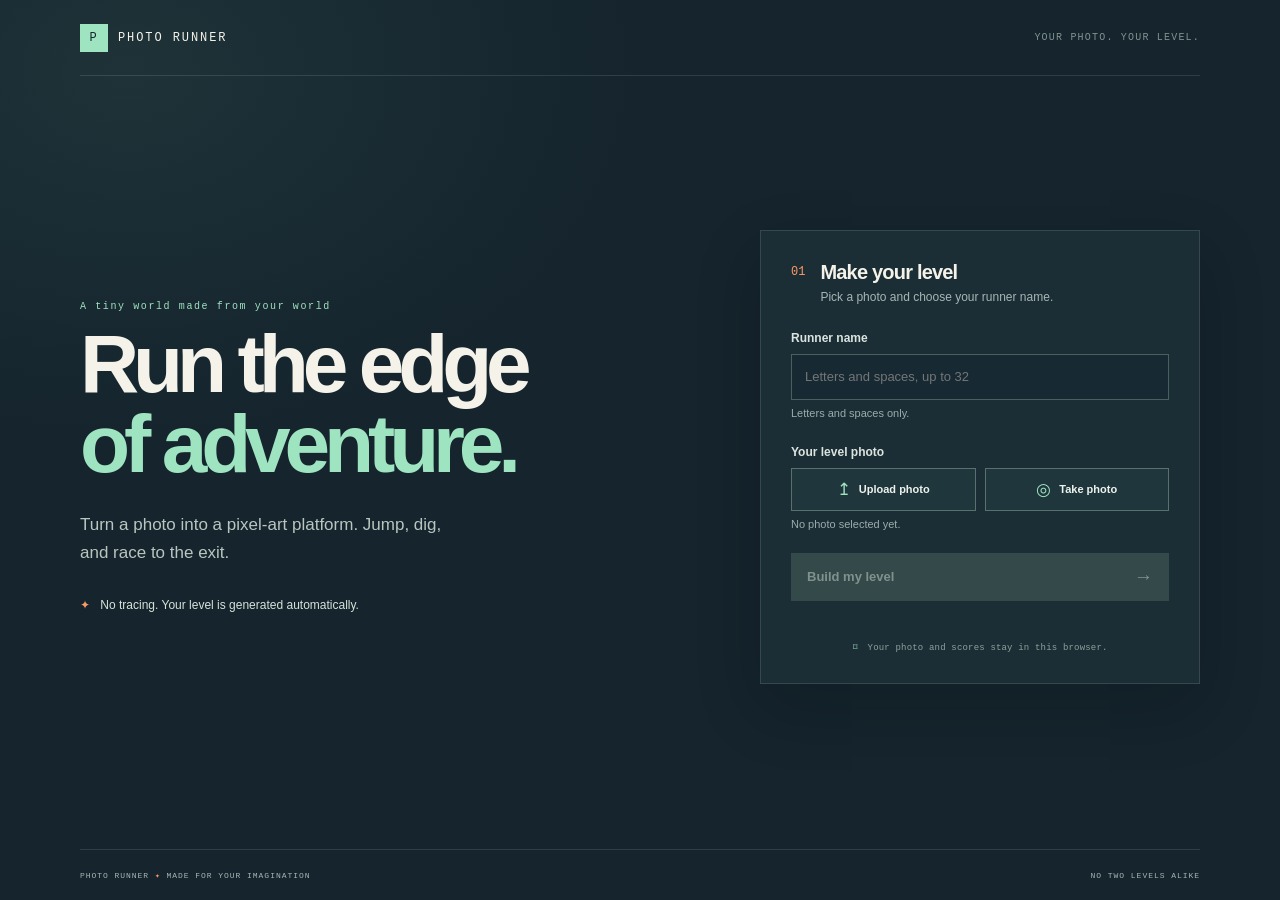
==== src/index.html @ 6e345383 "Initial requirements and code" ====
<!doctype html>
<html lang="en">
  <head>
    <meta charset="utf-8">
    <meta name="viewport" content="width=device-width, initial-scale=1">
    <meta name="theme-color" content="#15242d">
    <title>Photo Runner — dic-pic</title>
    <link rel="stylesheet" href="./styles.css">
  </head>
  <body>
    <main class="app-shell">
      <header class="site-header">
        <a class="brand" href="./" aria-label="Photo Runner home">
          <span class="brand-mark" aria-hidden="true">P</span>
          <span>PHOTO RUNNER</span>
        </a>
        <span class="header-note">YOUR PHOTO. YOUR LEVEL.</span>
      </header>

      <section id="setup-screen" class="screen setup-screen" aria-labelledby="setup-title">
        <div class="intro-copy">
          <p class="eyebrow">A tiny world made from your world</p>
          <h1 id="setup-title">Run the edge<br><span>of adventure.</span></h1>
          <p class="intro-description">Turn a photo into a pixel-art platform. Jump, dig, and race to the exit.</p>
          <div class="feature-line"><span aria-hidden="true">✦</span> No tracing. Your level is generated automatically.</div>
        </div>

        <form id="setup-form" class="setup-card">
          <div class="card-heading">
            <span class="step-number">01</span>
            <div>
              <h2>Make your level</h2>
              <p>Pick a photo and choose your runner name.</p>
            </div>
          </div>

          <label class="field-label" for="player-name">Runner name</label>
          <input id="player-name" name="playerName" type="text" maxlength="32"
            autocomplete="nickname" placeholder="Letters and spaces, up to 32" required>
          <p id="name-message" class="field-message" aria-live="polite">Letters and spaces only.</p>

          <div class="field-label photo-label">Your level photo</div>
          <div class="photo-actions">
            <label class="file-button secondary-button">
              <span aria-hidden="true">↥</span> Upload photo
              <input id="upload-input" type="file" accept="image/*">
            </label>
            <label class="file-button secondary-button">
              <span aria-hidden="true">◎</span> Take photo
              <input id="camera-input" type="file" accept="image/*" capture="environment">
            </label>
          </div>
          <p id="photo-name" class="photo-name" aria-live="polite">No photo selected yet.</p>

          <button id="start-button" class="primary-button" type="submit" disabled>
            Build my level <span aria-hidden="true">→</span>
          </button>
          <p id="setup-message" class="status-message" role="status" aria-live="polite"></p>
          <p class="privacy-note"><span aria-hidden="true">⌑</span> Your photo and scores stay in this browser.</p>
        </form>
      </section>

      <section id="game-screen" class="screen game-screen" aria-label="Platform game" hidden>
        <div class="game-topbar">
          <div>
            <p class="eyebrow">PHOTO LEVEL</p>
            <h1 id="level-title">Find the exit</h1>
          </div>
          <div class="timer-panel" aria-live="off">
            <span class="timer-label">TIME</span>
            <span id="timer" class="timer-value">0.00</span>
            <span class="timer-unit">SEC</span>
          </div>
          <div class="run-actions">
            <button id="reset-button" class="text-button" type="button">Reset run</button>
            <button id="new-photo-button" class="text-button" type="button">New photo</button>
          </div>
        </div>

        <div class="game-frame">
          <canvas id="game-canvas" width="960" height="540" aria-label="Game scene. Reach the exit on the right."></canvas>
          <div class="canvas-caption"><span class="caption-dot"></span> REACH THE FLAG</div>
        </div>

        <div class="controls-panel">
          <div class="control-instructions">
            <span class="control-title">CONTROLS</span>
            <span class="desktop-instructions"><kbd>A</kbd><kbd>D</kbd> / <kbd>←</kbd><kbd>→</kbd> move <span class="control-divider">·</span> hold <kbd>Space</kbd> near floor/wall to charge, release to jump <span class="control-divider">·</span> hold <kbd>Enter</kbd> for drill bubble, <kbd>W</kbd><kbd>S</kbd> / <kbd>↑</kbd><kbd>↓</kbd> to hover vertically at ¼ speed</span>
            <div class="charge-panel">
              <label id="charge-label" for="charge-meter">Hold jump to charge · release to jump</label>
              <meter id="charge-meter" min="0" max="3" value="0" aria-label="Jump charge, maximum three seconds"></meter>
            </div>
          </div>
          <div class="touch-controls" aria-label="Touch controls">
            <div class="movement-pad" aria-label="Move left or right">
              <button class="control-button move-button" type="button" data-move="-1" aria-label="Move left">←</button>
              <button class="control-button move-button" type="button" data-move="1" aria-label="Move right">→</button>
              <button class="control-button move-button" type="button" data-move-y="-1" aria-label="Hover up">↑</button>
              <button class="control-button move-button" type="button" data-move-y="1" aria-label="Hover down">↓</button>
            </div>
            <div class="action-pad">
              <button id="drill-button" class="control-button drill-button" type="button" aria-label="Hold to drill">DRILL</button>
              <button id="jump-button" class="control-button jump-button" type="button" aria-label="Hold to charge, release to jump">JUMP</button>
            </div>
          </div>
        </div>
      </section>

      <section id="complete-panel" class="complete-panel" aria-labelledby="complete-title" hidden>
        <div class="complete-copy">
          <p class="eyebrow">LEVEL COMPLETE</p>
          <h2 id="complete-title">Nice run, <span id="winner-name"></span>!</h2>
          <p>Your time: <strong id="final-time"></strong></p>
          <p id="score-message" class="status-message" role="status" aria-live="polite"></p>
          <button id="replay-button" class="primary-button" type="button">Reset run <span aria-hidden="true">↻</span></button>
          <button id="again-button" class="primary-button" type="button">Build another level <span aria-hidden="true">→</span></button>
        </div>
        <div class="leaderboard-card">
          <div class="leaderboard-heading">
            <div><p class="eyebrow">THIS PHOTO · THIS BROWSER</p><h3>Fastest runs</h3></div>
            <span class="top-ten">TOP 10</span>
          </div>
          <ol id="leaderboard-list" class="leaderboard-list"></ol>
        </div>
      </section>

      <footer class="site-footer">
        <span>PHOTO RUNNER <span aria-hidden="true">✦</span> MADE FOR YOUR IMAGINATION</span>
        <span>NO TWO LEVELS ALIKE</span>
      </footer>
    </main>
    <script type="module" src="./app.js"></script>
  </body>
</html>
---- src/styles.css ----
:root {
  color-scheme: dark;
  font-family: "Segoe UI", Arial, sans-serif;
  color: #f4f2e9;
  background: #15242d;
  font-synthesis: none;
  text-rendering: optimizeLegibility;
  --ink: #15242d;
  --ink-soft: #20333d;
  --paper: #f4f2e9;
  --muted: #a8b6b3;
  --mint: #9fe4c1;
  --orange: #ff9a65;
  --mono: Consolas, "Courier New", monospace;
}

* {
  box-sizing: border-box;
}

body {
  min-width: 320px;
  min-height: 100vh;
  margin: 0;
  background:
    radial-gradient(ellipse at 10% 8%, rgb(74 121 112 / 17%), transparent 32rem),
    var(--ink);
}

button,
input {
  font: inherit;
}

button,
.file-button {
  -webkit-tap-highlight-color: transparent;
}

.app-shell {
  width: min(1120px, calc(100% - 56px));
  min-height: 100vh;
  margin: 0 auto;
  display: flex;
  flex-direction: column;
}

.site-header,
.site-footer {
  display: flex;
  align-items: center;
  justify-content: space-between;
  color: var(--muted);
  font-family: var(--mono);
  font-size: 10px;
  letter-spacing: 0.12em;
}

.site-header {
  height: 76px;
  border-bottom: 1px solid rgb(233 245 236 / 12%);
}

.brand {
  display: inline-flex;
  align-items: center;
  gap: 10px;
  color: var(--paper);
  font-size: 12px;
  font-weight: 500;
  letter-spacing: 0.16em;
  text-decoration: none;
}

.brand-mark {
  display: grid;
  width: 28px;
  height: 28px;
  place-items: center;
  color: var(--ink);
  background: var(--mint);
  font-family: var(--mono);
  font-weight: 500;
}

.header-note {
  color: #80948e;
}

.screen {
  flex: 1;
}

.setup-screen {
  display: grid;
  grid-template-columns: minmax(0, 1fr) minmax(350px, 440px);
  align-items: center;
  gap: clamp(36px, 8vw, 112px);
  padding: 70px 0 82px;
}

.eyebrow {
  margin: 0 0 12px;
  color: var(--mint);
  font-family: var(--mono);
  font-size: 10px;
  letter-spacing: 0.16em;
}

.intro-copy h1 {
  margin: 0;
  font-size: clamp(52px, 7vw, 82px);
  line-height: 0.98;
  letter-spacing: -0.075em;
}

.intro-copy h1 span {
  color: var(--mint);
}

.intro-description {
  max-width: 390px;
  margin: 26px 0 0;
  color: #b9c6c0;
  font-size: 17px;
  line-height: 1.65;
}

.feature-line {
  margin-top: 31px;
  color: #d7e2da;
  font-size: 12px;
}

.feature-line span {
  margin-right: 7px;
  color: var(--orange);
}

.setup-card,
.leaderboard-card {
  padding: 30px;
  border: 1px solid rgb(226 244 234 / 13%);
  background: rgb(29 48 57 / 84%);
  box-shadow: 0 24px 60px rgb(2 12 16 / 20%);
}

.card-heading {
  display: flex;
  align-items: flex-start;
  gap: 15px;
  margin-bottom: 27px;
}

.step-number {
  padding-top: 4px;
  color: var(--orange);
  font-family: var(--mono);
  font-size: 12px;
}

.card-heading h2,
.leaderboard-heading h3 {
  margin: 0;
  font-size: 20px;
  letter-spacing: -0.04em;
}

.card-heading p {
  margin: 6px 0 0;
  color: var(--muted);
  font-size: 12px;
}

.field-label {
  display: block;
  margin: 0 0 9px;
  color: #dbe4df;
  font-size: 12px;
  font-weight: 600;
}

#player-name {
  width: 100%;
  height: 46px;
  padding: 0 13px;
  border: 1px solid #49605f;
  border-radius: 0;
  outline: none;
  color: var(--paper);
  background: #172a33;
  font-size: 13px;
}

#player-name:focus {
  border-color: var(--mint);
  box-shadow: 0 0 0 2px rgb(159 228 193 / 12%);
}

#player-name[aria-invalid="true"] {
  border-color: var(--orange);
}

.field-message,
.photo-name,
.status-message {
  min-height: 17px;
  margin: 7px 0 0;
  color: #9badaa;
  font-size: 11px;
}

.field-message.invalid,
.status-message.error {
  color: #ffad85;
}

.photo-label {
  margin-top: 21px;
}

.photo-actions {
  display: grid;
  grid-template-columns: 1fr 1fr;
  gap: 9px;
}

.file-button,
.secondary-button {
  display: flex;
  height: 43px;
  align-items: center;
  justify-content: center;
  gap: 8px;
  border: 1px solid #58716c;
  color: #edf3ec;
  background: #20363d;
  cursor: pointer;
  font-size: 11px;
  font-weight: 600;
  transition: border-color 120ms ease, background 120ms ease;
}

.file-button:hover,
.secondary-button:hover {
  border-color: var(--mint);
  background: #29443f;
}

.file-button span {
  color: var(--mint);
  font-size: 17px;
}

.file-button input {
  position: absolute;
  width: 1px;
  height: 1px;
  overflow: hidden;
  clip-path: inset(50%);
  white-space: nowrap;
}

.photo-name {
  overflow: hidden;
  text-overflow: ellipsis;
  white-space: nowrap;
}

.primary-button {
  display: flex;
  width: 100%;
  min-height: 48px;
  align-items: center;
  justify-content: space-between;
  margin-top: 18px;
  padding: 0 16px;
  border: 0;
  color: #14282c;
  background: var(--mint);
  cursor: pointer;
  font-size: 13px;
  font-weight: 700;
  transition: background 120ms ease, transform 120ms ease;
}

.primary-button:not(:disabled):hover {
  transform: translateY(-1px);
  background: #b9f3d4;
}

.primary-button:disabled {
  color: #80928d;
  background: #34494a;
  cursor: not-allowed;
}

.primary-button span {
  font-size: 19px;
}

.privacy-note {
  margin: 17px 0 0;
  color: #8ea19a;
  font-family: var(--mono);
  font-size: 9px;
  text-align: center;
  letter-spacing: 0.02em;
}

.privacy-note span {
  padding-right: 4px;
  color: var(--mint);
}

.game-screen {
  padding: 28px 0 44px;
}

.game-topbar {
  display: grid;
  grid-template-columns: 1fr auto 1fr;
  align-items: center;
  gap: 16px;
  margin-bottom: 17px;
}

.game-topbar .eyebrow {
  margin-bottom: 4px;
  font-size: 9px;
}

.game-topbar h1 {
  margin: 0;
  font-size: 24px;
  letter-spacing: -0.05em;
}

.timer-panel {
  display: flex;
  align-items: baseline;
  gap: 7px;
  padding: 9px 14px;
  border: 1px solid rgb(226 244 234 / 14%);
  background: #1c3038;
  font-family: var(--mono);
}

.timer-label,
.timer-unit {
  color: #9caea6;
  font-size: 9px;
  letter-spacing: 0.1em;
}

.timer-value {
  min-width: 50px;
  color: var(--mint);
  font-size: 17px;
  text-align: right;
}

.text-button {
  justify-self: end;
  padding: 9px 0 9px 12px;
  border: 0;
  color: #bccac4;
  background: transparent;
  cursor: pointer;
  font-size: 11px;
}

.text-button:hover {
  color: var(--mint);
}

.game-frame {
  position: relative;
  overflow: hidden;
  border: 1px solid rgb(226 244 234 / 17%);
  background: #1d3941;
  box-shadow: 0 20px 52px rgb(2 12 16 / 25%);
}

#game-canvas {
  display: block;
  width: 100%;
  height: auto;
  image-rendering: pixelated;
  image-rendering: crisp-edges;
}

.canvas-caption {
  position: absolute;
  right: 13px;
  bottom: 12px;
  display: flex;
  align-items: center;
  gap: 7px;
  padding: 7px 9px;
  color: #e9f4eb;
  background: rgb(19 37 42 / 82%);
  font-family: var(--mono);
  font-size: 8px;
  letter-spacing: 0.1em;
  pointer-events: none;
}

.caption-dot {
  width: 6px;
  height: 6px;
  background: var(--orange);
}

.controls-panel {
  display: flex;
  min-height: 64px;
  align-items: center;
  justify-content: space-between;
  gap: 20px;
  padding: 12px 0;
}

.control-instructions {
  display: flex;
  flex-wrap: wrap;
  align-items: center;
  gap: 11px;
  color: #bdc9c3;
  font-size: 10px;
}

.control-title {
  color: var(--mint);
  font-family: var(--mono);
  font-size: 9px;
  letter-spacing: 0.12em;
}

kbd {
  display: inline-grid;
  min-width: 20px;
  height: 20px;
  place-items: center;
  margin-right: 2px;
  border: 1px solid #5a706d;
  color: #ecf2eb;
  background: #243941;
  font-family: var(--mono);
  font-size: 9px;
}

.control-divider {
  padding: 0 5px;
  color: #667c78;
}

.touch-controls,
.movement-pad,
.action-pad {
  display: flex;
  align-items: center;
  gap: 7px;
}

.touch-controls {
  touch-action: none;
}

.control-button {
  display: grid;
  min-width: 45px;
  height: 40px;
  place-items: center;
  border: 1px solid #59716d;
  color: var(--paper);
  background: #20363d;
  cursor: pointer;
  font-family: var(--mono);
  font-size: 11px;
  touch-action: none;
  user-select: none;
}

.control-button:active,
.control-button.pressed {
  border-color: var(--mint);
  color: #14282c;
  background: var(--mint);
}

.jump-button {
  min-width: 66px;
  color: var(--ink);
  background: var(--orange);
  border-color: var(--orange);
  font-weight: 500;
}

.drill-button {
  min-width: 55px;
  color: var(--mint);
  font-size: 9px;
}

.complete-panel {
  display: grid;
  grid-template-columns: minmax(0, 1fr) minmax(310px, 440px);
  align-items: center;
  gap: 56px;
  padding: 60px 0 75px;
}

.complete-copy h2 {
  margin: 0 0 14px;
  font-size: clamp(32px, 5vw, 48px);
  letter-spacing: -0.065em;
}

.complete-copy > p:not(.eyebrow):not(.status-message) {
  color: #c3d0c8;
  font-size: 15px;
}

.complete-copy strong {
  color: var(--mint);
  font-family: var(--mono);
}

.complete-copy .primary-button {
  max-width: 280px;
}

.leaderboard-card {
  padding: 24px;
}

.leaderboard-heading {
  display: flex;
  align-items: center;
  justify-content: space-between;
  padding-bottom: 18px;
  border-bottom: 1px solid rgb(226 244 234 / 13%);
}

.leaderboard-heading .eyebrow {
  margin-bottom: 5px;
  font-size: 8px;
}

.top-ten {
  padding: 5px 7px;
  color: var(--mint);
  border: 1px solid #4a6d61;
  font-family: var(--mono);
  font-size: 8px;
}

.leaderboard-list {
  display: grid;
  gap: 0;
  margin: 0;
  padding: 0;
  list-style: none;
}

.leaderboard-list li {
  display: grid;
  grid-template-columns: 30px 1fr auto;
  gap: 10px;
  align-items: center;
  min-height: 37px;
  border-bottom: 1px solid rgb(226 244 234 / 7%);
  color: #dce5df;
  font-size: 11px;
}

.leaderboard-list li:first-child {
  color: var(--mint);
}

.leaderboard-rank,
.leaderboard-time {
  color: #9dafaa;
  font-family: var(--mono);
  font-size: 10px;
}

.leaderboard-time {
  color: #e7f0e8;
}

.empty-leaderboard {
  padding: 18px 0;
  color: #a7b6af;
  font-size: 11px;
}

.site-footer {
  min-height: 51px;
  border-top: 1px solid rgb(233 245 236 / 12%);
  font-size: 8px;
}

.site-footer span span {
  color: var(--orange);
}

[hidden] {
  display: none !important;
}

.run-actions {
  display: flex;
  justify-content: flex-end;
  gap: 12px;
}

.charge-panel {
  display: flex;
  flex-basis: 100%;
  flex-wrap: wrap;
  align-items: center;
  gap: 10px;
  color: var(--muted);
}

#charge-meter {
  width: 140px;
  accent-color: var(--mint);
}

.charge-full {
  color: var(--orange);
  font-weight: 700;
}

.movement-pad {
  display: grid;
  grid-template-columns: repeat(3, 40px);
  gap: 4px;
}

.movement-pad .control-button {
  min-width: 40px;
  width: 40px;
}

[data-move="-1"] { grid-column: 1; grid-row: 2; }
[data-move="1"] { grid-column: 3; grid-row: 2; }
[data-move-y="-1"] { grid-column: 2; grid-row: 1; }
[data-move-y="1"] { grid-column: 2; grid-row: 2; }

@media (max-width: 760px) {
  .app-shell {
    width: min(100% - 34px, 580px);
  }

  .site-header {
    height: 64px;
  }

  .header-note {
    font-size: 8px;
  }

  .setup-screen {
    grid-template-columns: 1fr;
    gap: 31px;
    padding: 43px 0 52px;
  }

  .intro-copy h1 {
    font-size: clamp(48px, 14vw, 72px);
  }

  .intro-description {
    margin-top: 18px;
    font-size: 14px;
  }

  .feature-line {
    margin-top: 18px;
    font-size: 11px;
  }

  .setup-card {
    padding: 23px;
  }

  .game-screen {
    padding: 22px 0 32px;
  }

  .game-topbar {
    grid-template-columns: 1fr auto;
    gap: 8px;
  }

  .game-topbar h1 {
    font-size: 19px;
  }

  .timer-panel {
    grid-column: 2;
    grid-row: 1;
    padding: 8px 10px;
  }

  .text-button {
    grid-column: 1 / -1;
    grid-row: 2;
    justify-self: start;
    padding: 4px 0;
  }

  .run-actions {
    grid-column: 1 / -1;
    justify-content: flex-start;
  }

  .controls-panel {
    align-items: flex-start;
    flex-direction: column;
    gap: 12px;
    padding-top: 15px;
  }

  .control-instructions {
    gap: 8px;
    line-height: 1.7;
  }

  .touch-controls {
    width: 100%;
    justify-content: space-between;
  }

  .control-button {
    min-width: 52px;
    height: 45px;
  }

  .jump-button {
    min-width: 78px;
  }

  .drill-button {
    min-width: 64px;
  }

  .complete-panel {
    grid-template-columns: 1fr;
    gap: 32px;
    padding: 42px 0 50px;
  }

  .leaderboard-card {
    padding: 20px;
  }

  .site-footer {
    gap: 10px;
    font-size: 7px;
  }
}

@media (prefers-reduced-motion: reduce) {
  *,
  *::before,
  *::after {
    scroll-behavior: auto !important;
    transition-duration: 0.01ms !important;
  }
}
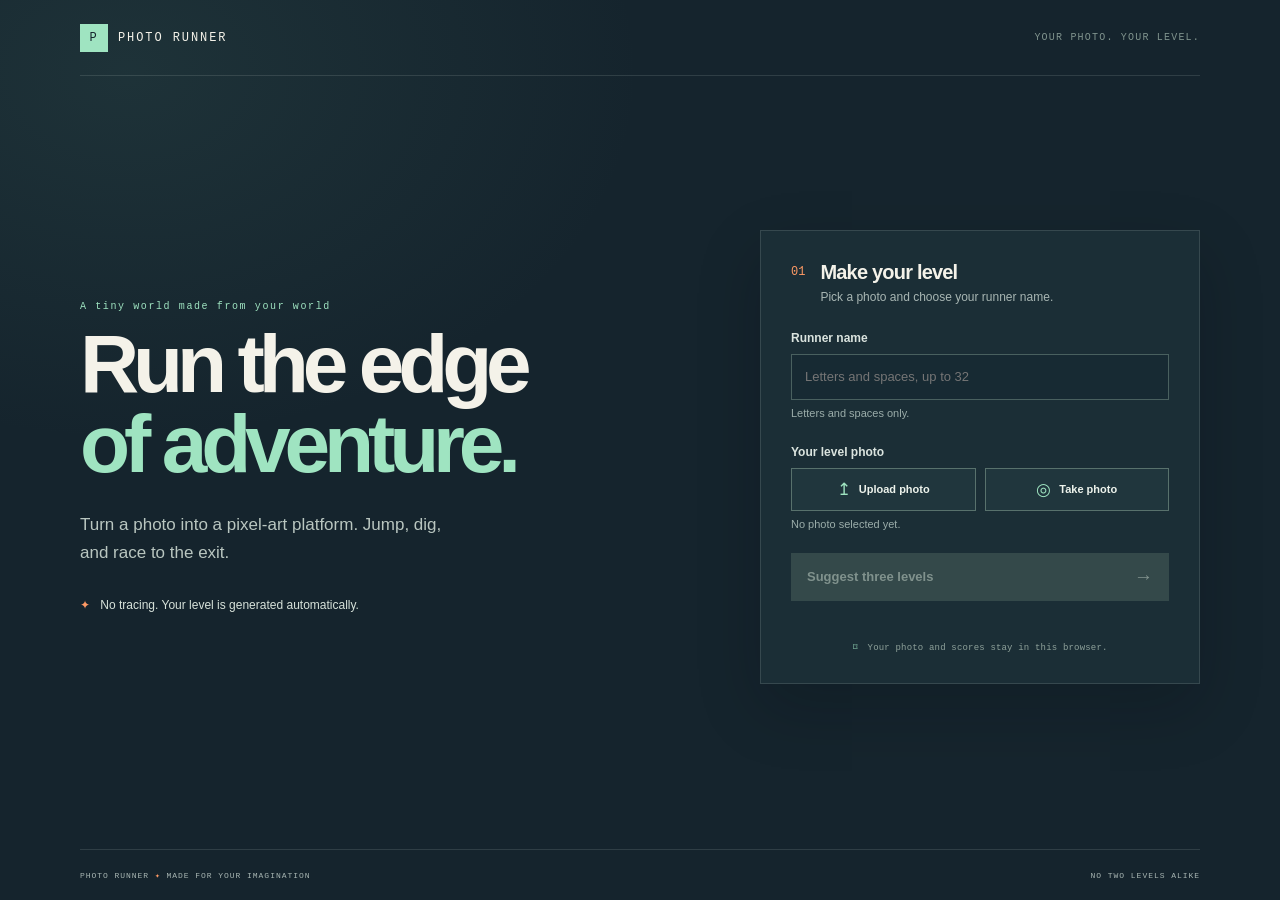
==== commit b117f810: "Some more updates..." ====
--- a/src/index.html
+++ b/src/index.html
@@ -5,6 +5,7 @@
     <meta name="viewport" content="width=device-width, initial-scale=1">
     <meta name="theme-color" content="#15242d">
     <title>Photo Runner — dic-pic</title>
+    <link rel="icon" type="image/svg+xml" sizes="any" href="./favicon.svg">
     <link rel="stylesheet" href="./styles.css">
   </head>
   <body>
@@ -53,11 +54,18 @@
           <p id="photo-name" class="photo-name" aria-live="polite">No photo selected yet.</p>
 
           <button id="start-button" class="primary-button" type="submit" disabled>
-            Build my level <span aria-hidden="true">→</span>
+            Suggest three levels <span aria-hidden="true">→</span>
           </button>
           <p id="setup-message" class="status-message" role="status" aria-live="polite"></p>
           <p class="privacy-note"><span aria-hidden="true">⌑</span> Your photo and scores stay in this browser.</p>
         </form>
+      </section>
+
+      <section id="suggestions" aria-labelledby="suggestions-title" hidden>
+        <p class="eyebrow">THREE WAYS TO PLAY YOUR PHOTO</p>
+        <h2 id="suggestions-title">Choose your adventure</h2>
+        <p>Different biomes, terrain layouts, and finish positions. Pick a thumbnail to play.</p>
+        <div id="level-choices" class="level-choices"></div>
       </section>
 
       <section id="game-screen" class="screen game-screen" aria-label="Platform game" hidden>
@@ -78,29 +86,31 @@
         </div>
 
         <div class="game-frame">
-          <canvas id="game-canvas" width="960" height="540" aria-label="Game scene. Reach the exit on the right."></canvas>
-          <div class="canvas-caption"><span class="caption-dot"></span> REACH THE FLAG</div>
+          <canvas id="game-canvas" width="960" height="540" aria-label="Game scene. Reach the checkered finish gate."></canvas>
+          <div class="canvas-caption"><span class="caption-dot"></span> REACH THE CHECKERED GATE</div>
         </div>
+        <p id="contact-message" class="status-message" role="status" aria-live="polite"></p>
 
         <div class="controls-panel">
           <div class="control-instructions">
             <span class="control-title">CONTROLS</span>
-            <span class="desktop-instructions"><kbd>A</kbd><kbd>D</kbd> / <kbd>←</kbd><kbd>→</kbd> move <span class="control-divider">·</span> hold <kbd>Space</kbd> near floor/wall to charge, release to jump <span class="control-divider">·</span> hold <kbd>Enter</kbd> for drill bubble, <kbd>W</kbd><kbd>S</kbd> / <kbd>↑</kbd><kbd>↓</kbd> to hover vertically at ¼ speed</span>
+            <span>Avoid flying patrols: contact returns you to the start, keeping your time and tunnels.</span>
+            <span class="desktop-instructions"><kbd>A</kbd><kbd>D</kbd> / <kbd>←</kbd><kbd>→</kbd> move <span class="control-divider">·</span> <kbd>W</kbd> / <kbd>↑</kbd> grips the background; directions climb at ¼ speed <span class="control-divider">·</span> hold <kbd>Space</kbd> on floor/wall to charge, release to jump; press while climbing to drop immediately <span class="control-divider">·</span> hold <kbd>Enter</kbd> to drill a tunnel in the pressed direction, including <kbd>↓</kbd> while standing</span>
             <div class="charge-panel">
               <label id="charge-label" for="charge-meter">Hold jump to charge · release to jump</label>
               <meter id="charge-meter" min="0" max="3" value="0" aria-label="Jump charge, maximum three seconds"></meter>
             </div>
           </div>
           <div class="touch-controls" aria-label="Touch controls">
-            <div class="movement-pad" aria-label="Move left or right">
+            <div class="movement-pad" aria-label="Move, climb, or aim drill">
               <button class="control-button move-button" type="button" data-move="-1" aria-label="Move left">←</button>
               <button class="control-button move-button" type="button" data-move="1" aria-label="Move right">→</button>
-              <button class="control-button move-button" type="button" data-move-y="-1" aria-label="Hover up">↑</button>
-              <button class="control-button move-button" type="button" data-move-y="1" aria-label="Hover down">↓</button>
+              <button class="control-button move-button" type="button" data-move-y="-1" aria-label="Climb up or drill up">↑</button>
+              <button class="control-button move-button" type="button" data-move-y="1" aria-label="Climb down or drill down">↓</button>
             </div>
             <div class="action-pad">
               <button id="drill-button" class="control-button drill-button" type="button" aria-label="Hold to drill">DRILL</button>
-              <button id="jump-button" class="control-button jump-button" type="button" aria-label="Hold to charge, release to jump">JUMP</button>
+              <button id="jump-button" class="control-button jump-button" type="button" aria-label="Hold to charge, release to jump; press while climbing to drop">JUMP</button>
             </div>
           </div>
         </div>
@@ -117,7 +127,7 @@
         </div>
         <div class="leaderboard-card">
           <div class="leaderboard-heading">
-            <div><p class="eyebrow">THIS PHOTO · THIS BROWSER</p><h3>Fastest runs</h3></div>
+            <div><p class="eyebrow">THIS VARIANT · THIS BROWSER</p><h3>Fastest runs</h3></div>
             <span class="top-ten">TOP 10</span>
           </div>
           <ol id="leaderboard-list" class="leaderboard-list"></ol>
--- a/src/styles.css
+++ b/src/styles.css
@@ -18,6 +18,42 @@
   box-sizing: border-box;
 }
 
+.level-choices {
+  display: grid;
+  grid-template-columns: repeat(auto-fit, minmax(min(100%, 250px), 1fr));
+  gap: 16px;
+  margin-bottom: 32px;
+}
+
+.level-choice {
+  padding: 8px;
+  border: 2px solid #516b69;
+  border-radius: 10px;
+  color: var(--paper);
+  background: var(--ink-soft);
+  cursor: pointer;
+  text-transform: capitalize;
+}
+
+.level-choice:hover,
+.level-choice:focus-visible {
+  border-color: var(--mint);
+  outline: 2px solid var(--mint);
+  outline-offset: 3px;
+}
+
+.level-choice canvas {
+  display: block;
+  width: 100%;
+  height: auto;
+  image-rendering: pixelated;
+}
+
+.level-choice span {
+  display: block;
+  padding: 12px 0 4px;
+}
+
 body {
   min-width: 320px;
   min-height: 100vh;
@@ -391,11 +427,9 @@
 }
 
 .canvas-caption {
-  position: absolute;
-  right: 13px;
-  bottom: 12px;
-  display: flex;
-  align-items: center;
+  display: flex;
+  align-items: center;
+  justify-content: flex-end;
   gap: 7px;
   padding: 7px 9px;
   color: #e9f4eb;
@@ -596,6 +630,17 @@
   font-size: 11px;
 }
 
+.leaderboard-list li.current-run {
+  outline: 2px solid var(--mint);
+  outline-offset: 2px;
+  background: rgba(159, 228, 193, 0.12);
+}
+
+.current-run-label {
+  color: var(--mint);
+  white-space: nowrap;
+}
+
 .site-footer {
   min-height: 51px;
   border-top: 1px solid rgb(233 245 236 / 12%);
